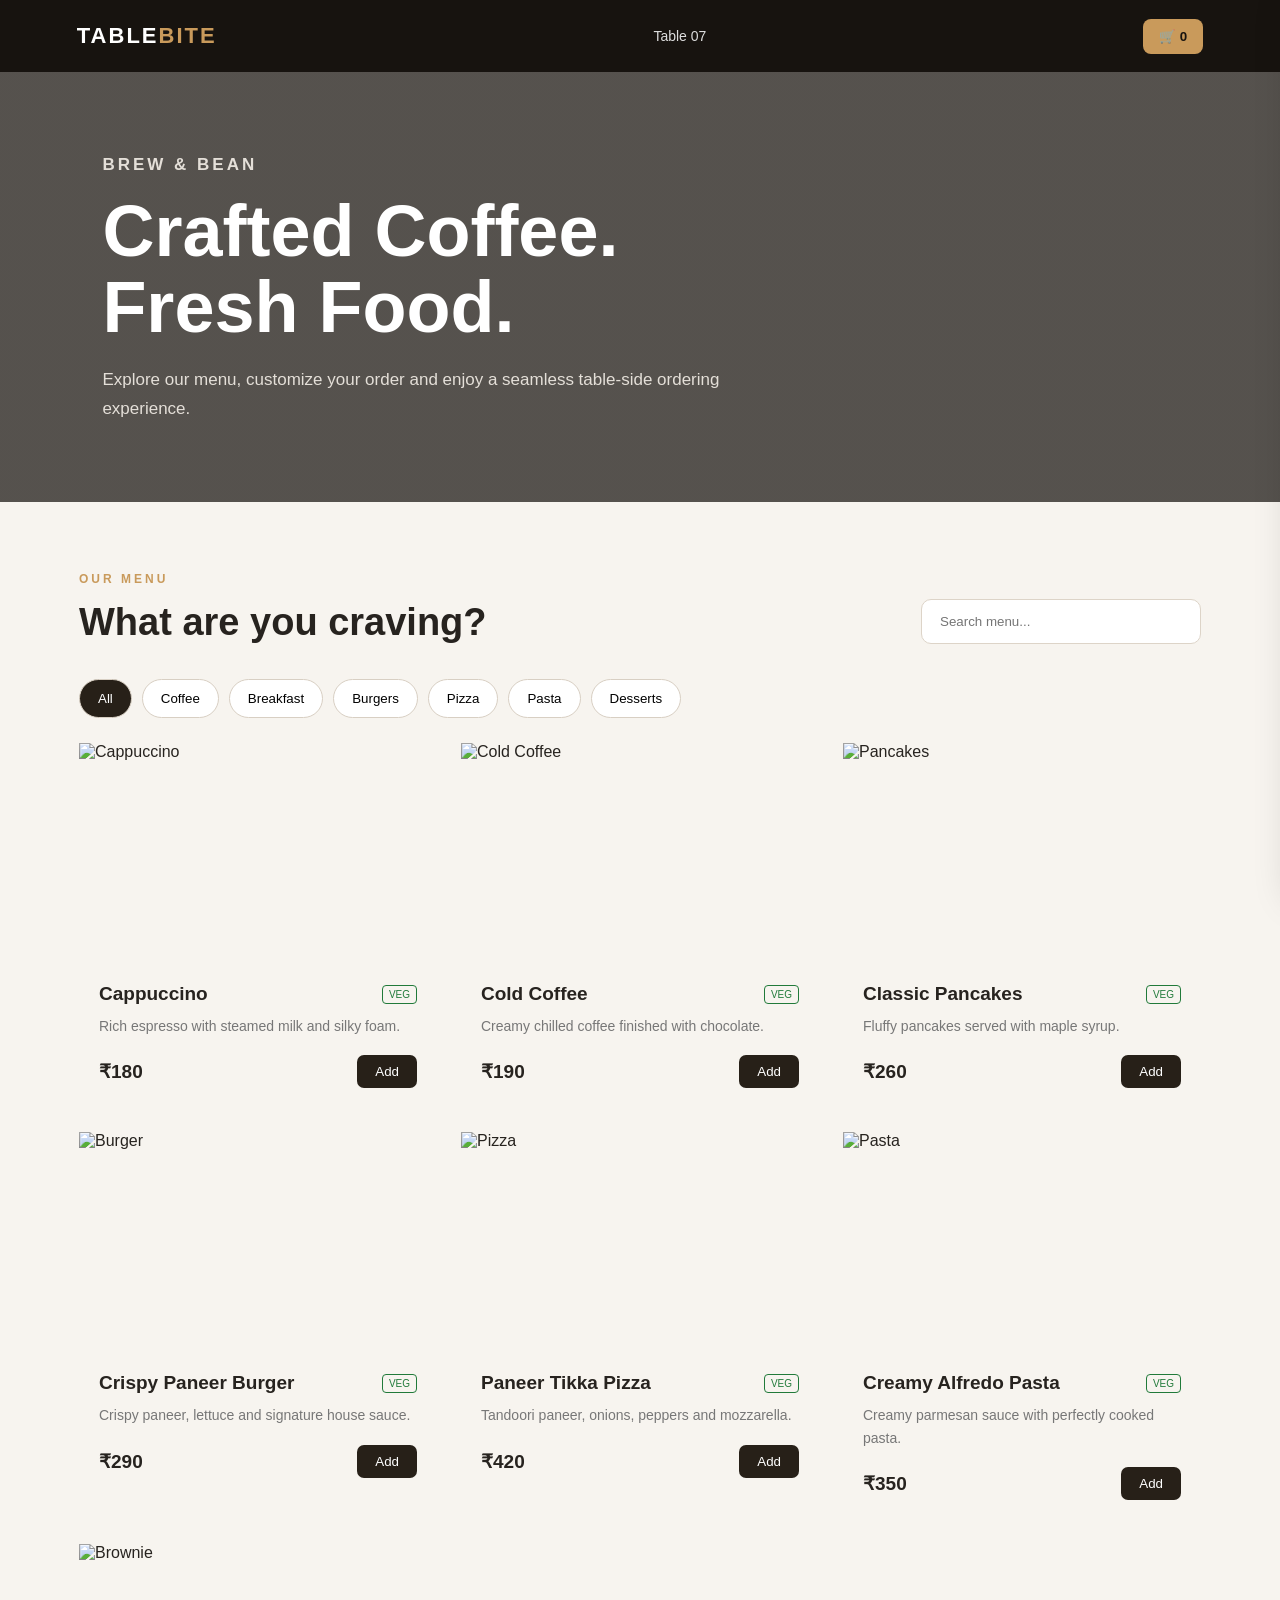
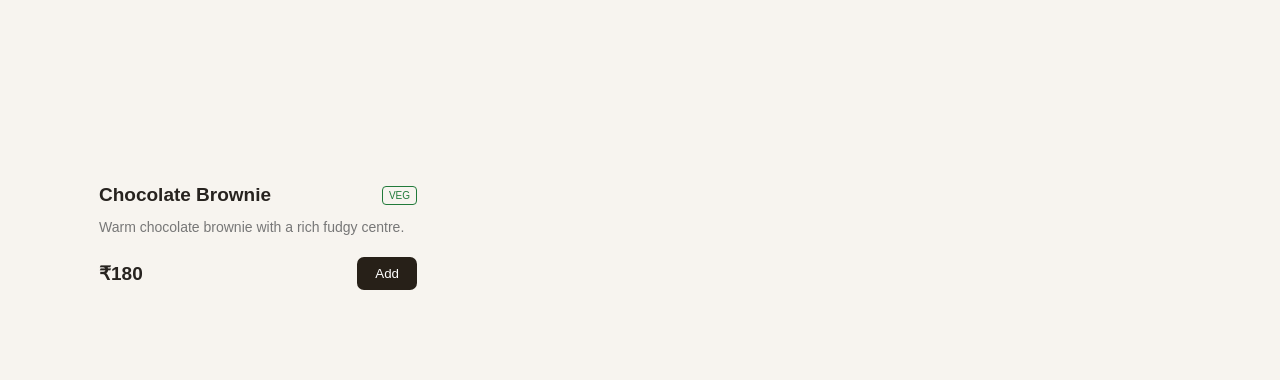
==== index.html @ 59cb0935 "Add files via upload" ====
<!DOCTYPE html>
<html lang="en">
<head>
    <meta charset="UTF-8">
    <meta name="viewport" content="width=device-width, initial-scale=1.0">

    <title>TABLEBITE | Smart Cafe Ordering</title>

    <link rel="stylesheet" href="style.css">
</head>

<body>

    <header class="navbar">

        <div class="logo">
            TABLE<span>BITE</span>
        </div>

        <div class="table-info">
            Table 07
        </div>

        <button class="cart-btn" onclick="openCart()">
            🛒 <span id="cartCount">0</span>
        </button>

    </header>


    <main>

        <section class="hero">

            <div class="hero-content">

                <p class="eyebrow">BREW & BEAN</p>

                <h1>
                    Crafted Coffee.<br>
                    Fresh Food.
                </h1>

                <p>
                    Explore our menu, customize your order and enjoy
                    a seamless table-side ordering experience.
                </p>

            </div>

        </section>


        <section class="menu-section">

            <div class="section-heading">

                <div>
                    <p class="small-heading">OUR MENU</p>
                    <h2>What are you craving?</h2>
                </div>

                <input
                    type="text"
                    id="searchInput"
                    placeholder="Search menu..."
                    onkeyup="searchMenu()"
                >

            </div>


            <div class="categories">

                <button class="category active" onclick="filterMenu('all')">
                    All
                </button>

                <button class="category" onclick="filterMenu('coffee')">
                    Coffee
                </button>

                <button class="category" onclick="filterMenu('breakfast')">
                    Breakfast
                </button>

                <button class="category" onclick="filterMenu('burger')">
                    Burgers
                </button>

                <button class="category" onclick="filterMenu('pizza')">
                    Pizza
                </button>

                <button class="category" onclick="filterMenu('pasta')">
                    Pasta
                </button>

                <button class="category" onclick="filterMenu('dessert')">
                    Desserts
                </button>

            </div>


            <div class="menu-grid" id="menuGrid">

                <!-- Coffee -->

                <div class="food-card" data-category="coffee">

                    <div class="food-image">
                        <img src="https://images.unsplash.com/photo-1509042239860-f550ce710b93?auto=format&fit=crop&w=800&q=80"
                             alt="Cappuccino">
                    </div>

                    <div class="food-content">

                        <div class="food-title">
                            <h3>Cappuccino</h3>
                            <span class="veg">VEG</span>
                        </div>

                        <p>
                            Rich espresso with steamed milk and silky foam.
                        </p>

                        <div class="food-bottom">

                            <strong>₹180</strong>

                            <button onclick="addToCart('Cappuccino',180)">
                                Add
                            </button>

                        </div>

                    </div>

                </div>


                <div class="food-card" data-category="coffee">

                    <div class="food-image">
                        <img src="https://images.unsplash.com/photo-1517701604599-bb29b565090c?auto=format&fit=crop&w=800&q=80"
     alt="Cold Coffee">
                    </div>

                    <div class="food-content">

                        <div class="food-title">
                            <h3>Cold Coffee</h3>
                            <span class="veg">VEG</span>
                        </div>

                        <p>
                            Creamy chilled coffee finished with chocolate.
                        </p>

                        <div class="food-bottom">

                            <strong>₹190</strong>

                            <button onclick="addToCart('Cold Coffee',190)">
                                Add
                            </button>

                        </div>

                    </div>

                </div>


                <!-- Breakfast -->

                <div class="food-card" data-category="breakfast">

                    <div class="food-image">
                        <img src="https://images.unsplash.com/photo-1528207776546-365bb710ee93?auto=format&fit=crop&w=800&q=80"
                             alt="Pancakes">
                    </div>

                    <div class="food-content">

                        <div class="food-title">
                            <h3>Classic Pancakes</h3>
                            <span class="veg">VEG</span>
                        </div>

                        <p>
                            Fluffy pancakes served with maple syrup.
                        </p>

                        <div class="food-bottom">

                            <strong>₹260</strong>

                            <button onclick="addToCart('Classic Pancakes',260)">
                                Add
                            </button>

                        </div>

                    </div>

                </div>


                <!-- Burger -->

                <div class="food-card" data-category="burger">

                    <div class="food-image">
                        <img src="https://images.unsplash.com/photo-1568901346375-23c9450c58cd?auto=format&fit=crop&w=800&q=80"
                             alt="Burger">
                    </div>

                    <div class="food-content">

                        <div class="food-title">
                            <h3>Crispy Paneer Burger</h3>
                            <span class="veg">VEG</span>
                        </div>

                        <p>
                            Crispy paneer, lettuce and signature house sauce.
                        </p>

                        <div class="food-bottom">

                            <strong>₹290</strong>

                            <button onclick="addToCart('Crispy Paneer Burger',290)">
                                Add
                            </button>

                        </div>

                    </div>

                </div>


                <!-- Pizza -->

                <div class="food-card" data-category="pizza">

                    <div class="food-image">
                        <img src="https://images.unsplash.com/photo-1574071318508-1cdbab80d002?auto=format&fit=crop&w=800&q=80"
                             alt="Pizza">
                    </div>

                    <div class="food-content">

                        <div class="food-title">
                            <h3>Paneer Tikka Pizza</h3>
                            <span class="veg">VEG</span>
                        </div>

                        <p>
                            Tandoori paneer, onions, peppers and mozzarella.
                        </p>

                        <div class="food-bottom">

                            <strong>₹420</strong>

                            <button onclick="addToCart('Paneer Tikka Pizza',420)">
                                Add
                            </button>

                        </div>

                    </div>

                </div>


                <!-- Pasta -->

                <div class="food-card" data-category="pasta">

                    <div class="food-image">
                        <img src="https://images.unsplash.com/photo-1473093295043-cdd812d0e601?auto=format&fit=crop&w=800&q=80"
                             alt="Pasta">
                    </div>

                    <div class="food-content">

                        <div class="food-title">
                            <h3>Creamy Alfredo Pasta</h3>
                            <span class="veg">VEG</span>
                        </div>

                        <p>
                            Creamy parmesan sauce with perfectly cooked pasta.
                        </p>

                        <div class="food-bottom">

                            <strong>₹350</strong>

                            <button onclick="addToCart('Creamy Alfredo Pasta',350)">
                                Add
                            </button>

                        </div>

                    </div>

                </div>


                <!-- Dessert -->

                <div class="food-card" data-category="dessert">

                    <div class="food-image">
                        <img src="https://images.unsplash.com/photo-1606313564200-e75d5e30476c?auto=format&fit=crop&w=800&q=80"
                             alt="Brownie">
                    </div>

                    <div class="food-content">

                        <div class="food-title">
                            <h3>Chocolate Brownie</h3>
                            <span class="veg">VEG</span>
                        </div>

                        <p>
                            Warm chocolate brownie with a rich fudgy centre.
                        </p>

                        <div class="food-bottom">

                            <strong>₹180</strong>

                            <button onclick="addToCart('Chocolate Brownie',180)">
                                Add
                            </button>

                        </div>

                    </div>

                </div>

            </div>

        </section>

    </main>


    <div class="cart-panel" id="cartPanel">

        <div class="cart-header">

            <h2>Your Order</h2>

            <button onclick="closeCart()">✕</button>

        </div>

        <div id="cartItems"></div>

        <div class="cart-total">

            <span>Total</span>

            <strong>₹<span id="cartTotal">0</span></strong>

        </div>

        <button class="checkout-btn" onclick="placeOrder()">
            Place Order
        </button>

    </div>


    <script src="script.js"></script>

</body>
</html>
---- style.css ----
* {
    margin: 0;
    padding: 0;
    box-sizing: border-box;
}

body {
    font-family: Arial, sans-serif;
    background: #f7f4ef;
    color: #27231f;
}

.navbar {
    height: 72px;
    padding: 0 6%;
    display: flex;
    align-items: center;
    justify-content: space-between;
    background: #17130f;
    color: white;
    position: sticky;
    top: 0;
    z-index: 100;
}

.logo {
    font-size: 22px;
    font-weight: 800;
    letter-spacing: 2px;
}

.logo span {
    color: #c99a5b;
}

.table-info {
    font-size: 14px;
    color: #ddd;
}

.cart-btn {
    border: none;
    background: #c99a5b;
    color: #17130f;
    padding: 10px 16px;
    border-radius: 8px;
    cursor: pointer;
    font-weight: bold;
}

.hero {
    min-height: 430px;
    display: flex;
    align-items: center;
    padding: 70px 8%;
    background:
        linear-gradient(
            rgba(23,19,15,0.72),
            rgba(23,19,15,0.72)
        ),
        url("https://images.unsplash.com/photo-1445116572660-236099ec97a0?auto=format&fit=crop&w=1600&q=80")
        center/cover;
    color: white;
}

.hero-content {
    max-width: 650px;
}

.eyebrow,
.small-heading {
    color: #c99a5b;
    font-size: 12px;
    letter-spacing: 3px;
    font-weight: bold;
    margin-bottom: 15px;
}

.hero h1 {
    font-size: clamp(42px, 6vw, 72px);
    line-height: 1.05;
    margin-bottom: 20px;
}

.hero p {
    font-size: 17px;
    line-height: 1.7;
    color: #e4dfd8;
}

.menu-section {
    max-width: 1250px;
    margin: auto;
    padding: 70px 5%;
}

.section-heading {
    display: flex;
    justify-content: space-between;
    align-items: end;
    gap: 30px;
    margin-bottom: 35px;
}

.section-heading h2 {
    font-size: 38px;
}

#searchInput {
    width: 280px;
    padding: 14px 18px;
    border: 1px solid #ddd4c8;
    border-radius: 10px;
    background: white;
    outline: none;
}

.categories {
    display: flex;
    gap: 10px;
    overflow-x: auto;
    padding-bottom: 25px;
}

.category {
    border: 1px solid #d8cfc3;
    background: white;
    padding: 11px 18px;
    border-radius: 30px;
    cursor: pointer;
    white-space: nowrap;
}

.category.active,
.category:hover {
    background: #272018;
    color: white;
}

.menu-grid {
    display: grid;
    grid-template-columns: repeat(3, 1fr);
    gap: 24px;
}

.food-card img {
    width: 100%;
    height: 200px;
    object-fit: cover;
    display: block;
}

.food-card:hover {
    transform: translateY(-4px);
    box-shadow: 0 15px 35px rgba(40,30,20,0.10);
}

.food-image {
    height: 220px;
    overflow: hidden;
}

.food-image img {
    width: 100%;
    height: 100%;
    object-fit: cover;
    transition: 0.3s;
}

.food-card:hover img {
    transform: scale(1.04);
}

.food-content {
    padding: 20px;
}

.food-title {
    display: flex;
    justify-content: space-between;
    gap: 10px;
    align-items: center;
}

.food-title h3 {
    font-size: 19px;
}

.veg {
    font-size: 10px;
    color: #217a3a;
    border: 1px solid #217a3a;
    padding: 3px 6px;
    border-radius: 4px;
}

.food-content p {
    color: #777;
    font-size: 14px;
    line-height: 1.6;
    margin: 10px 0 18px;
}

.food-bottom {
    display: flex;
    justify-content: space-between;
    align-items: center;
}

.food-bottom strong {
    font-size: 19px;
}

.food-bottom button {
    background: #272018;
    color: white;
    border: none;
    padding: 9px 18px;
    border-radius: 7px;
    cursor: pointer;
}

.cart-panel {
    position: fixed;
    right: -420px;
    top: 0;
    width: 400px;
    max-width: 100%;
    height: 100vh;
    background: white;
    z-index: 500;
    padding: 25px;
    box-shadow: -10px 0 35px rgba(0,0,0,0.15);
    transition: 0.3s;
}

.cart-panel.open {
    right: 0;
}

.cart-header {
    display: flex;
    justify-content: space-between;
    margin-bottom: 25px;
}

.cart-header button {
    border: none;
    background: transparent;
    font-size: 22px;
    cursor: pointer;
}

.cart-item {
    display: flex;
    justify-content: space-between;
    border-bottom: 1px solid #eee;
    padding: 15px 0;
}

.cart-total {
    display: flex;
    justify-content: space-between;
    margin-top: 25px;
    font-size: 20px;
}

.checkout-btn {
    width: 100%;
    margin-top: 25px;
    padding: 15px;
    border: none;
    border-radius: 8px;
    background: #272018;
    color: white;
    cursor: pointer;
    font-weight: bold;
}

@media (max-width: 900px) {

    .menu-grid {
        grid-template-columns: repeat(2, 1fr);
    }

}

@media (max-width: 650px) {

    .navbar {
        padding: 0 20px;
    }

    .hero {
        min-height: 390px;
        padding: 50px 25px;
    }

    .section-heading {
        flex-direction: column;
        align-items: stretch;
    }

    #searchInput {
        width: 100%;
    }

    .menu-grid {
        grid-template-columns: 1fr;
    }

    .food-image {
        height: 230px;
    }

}
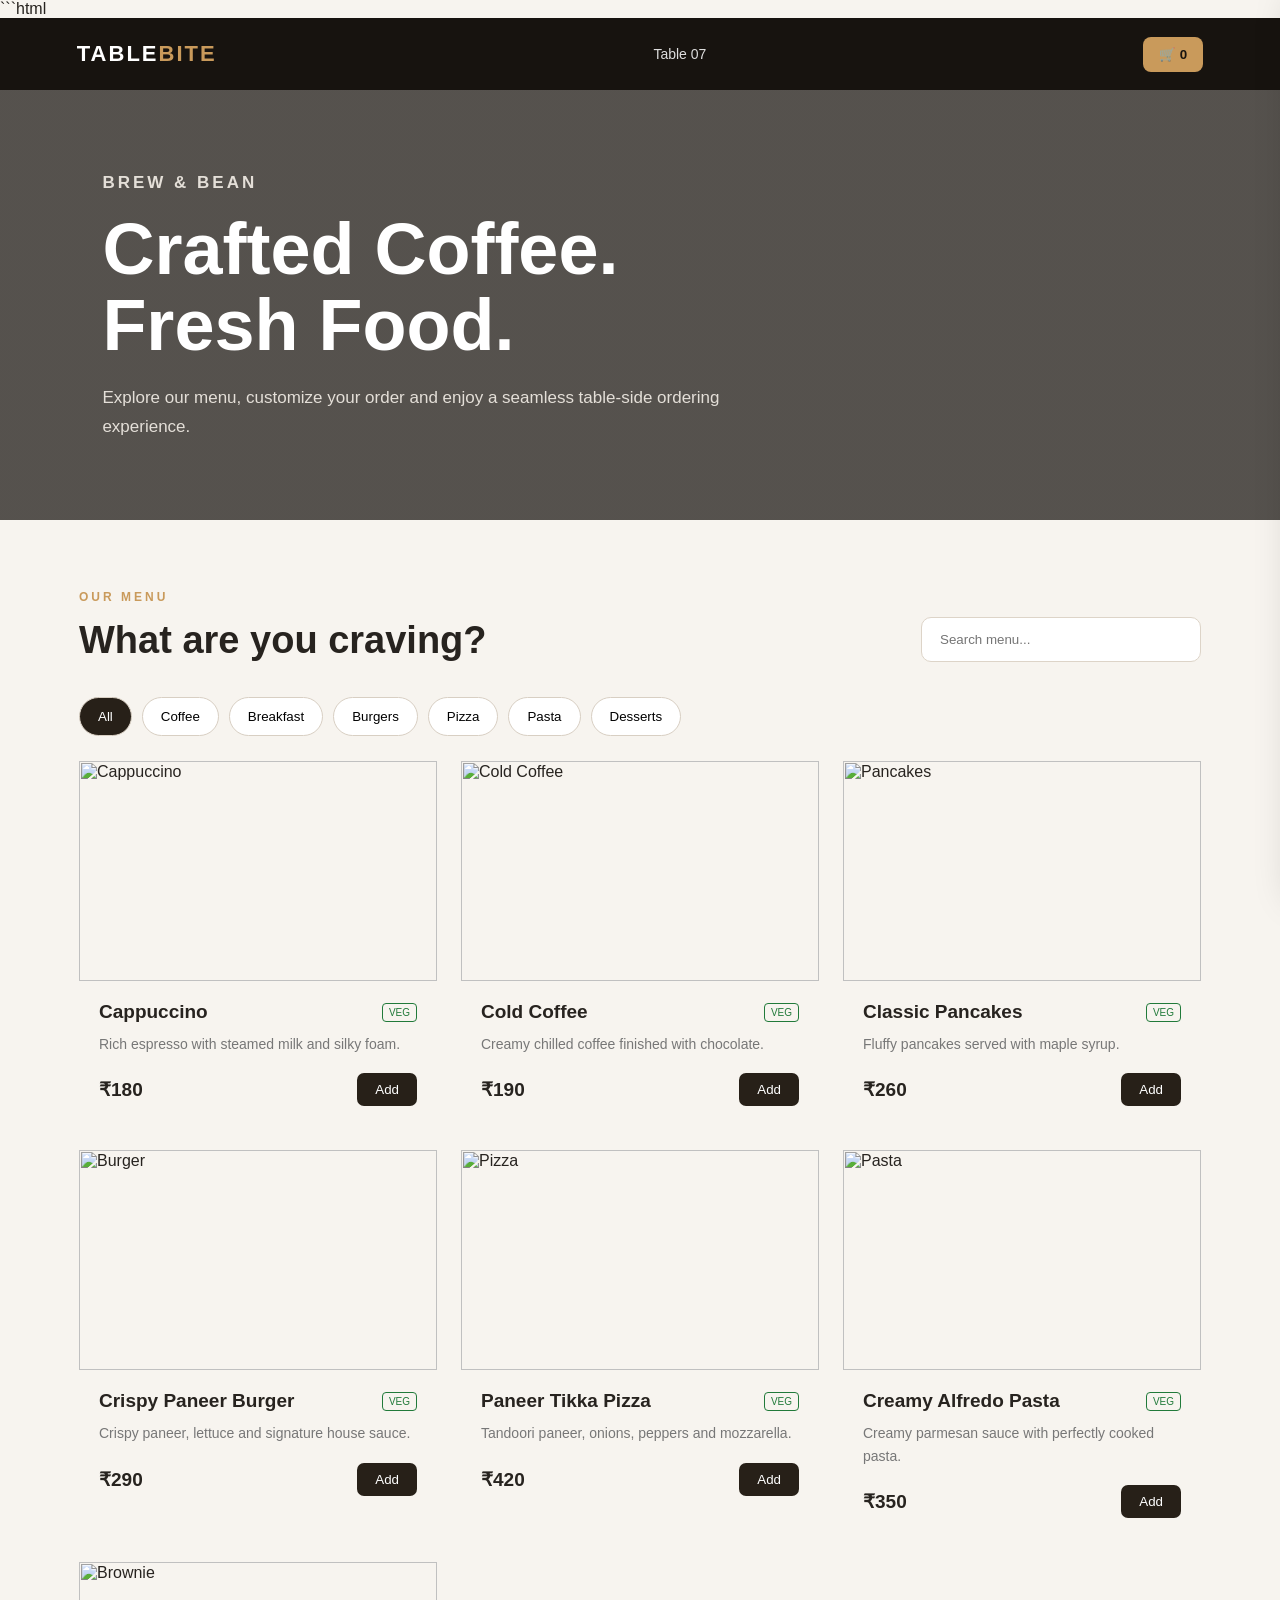
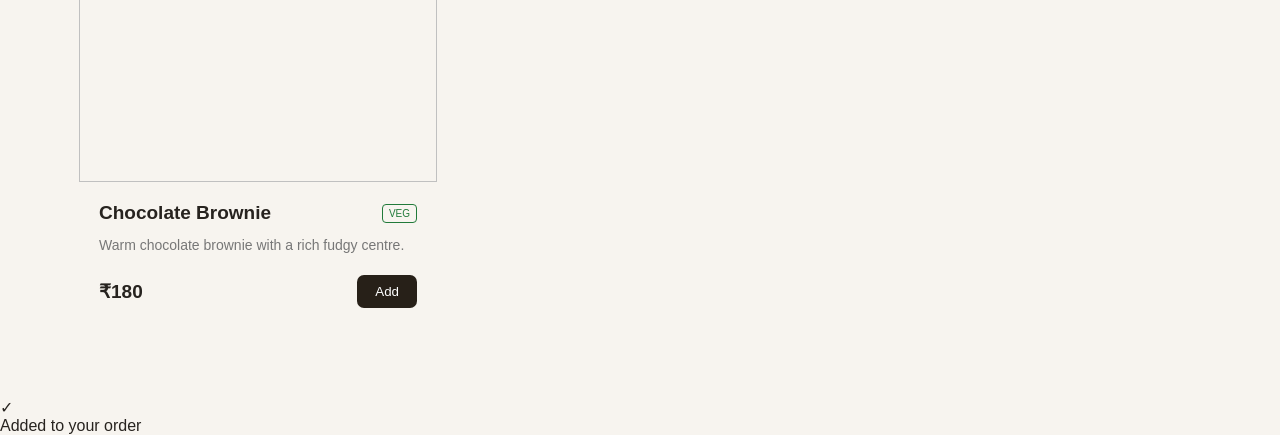
==== commit b5630288: "Update index.html" ====
--- a/index.html
+++ b/index.html
@@ -1,3 +1,4 @@
+```html
 <!DOCTYPE html>
 <html lang="en">
 <head>
@@ -105,20 +106,32 @@
 
             <div class="menu-grid" id="menuGrid">
 
-                <!-- Coffee -->
+
+                <!-- =========================
+                     COFFEE
+                ========================== -->
 
                 <div class="food-card" data-category="coffee">
 
                     <div class="food-image">
-                        <img src="https://images.unsplash.com/photo-1509042239860-f550ce710b93?auto=format&fit=crop&w=800&q=80"
-                             alt="Cappuccino">
-                    </div>
-
-                    <div class="food-content">
-
-                        <div class="food-title">
+
+                        <img
+                            src="https://images.unsplash.com/photo-1509042239860-f550ce710b93?auto=format&fit=crop&w=800&q=80"
+                            alt="Cappuccino"
+                        >
+
+                    </div>
+
+                    <div class="food-content">
+
+                        <div class="food-title">
+
                             <h3>Cappuccino</h3>
-                            <span class="veg">VEG</span>
+
+                            <span class="veg">
+                                VEG
+                            </span>
+
                         </div>
 
                         <p>
@@ -127,31 +140,45 @@
 
                         <div class="food-bottom">
 
-                            <strong>₹180</strong>
-
-                            <button onclick="addToCart('Cappuccino',180)">
-                                Add
-                            </button>
-
-                        </div>
-
-                    </div>
-
-                </div>
+                            <strong>
+                                ₹180
+                            </strong>
+
+                            <button
+                                onclick="addToCart('Cappuccino',180)"
+                            >
+                                Add
+                            </button>
+
+                        </div>
+
+                    </div>
+
+                </div>
+
 
 
                 <div class="food-card" data-category="coffee">
 
                     <div class="food-image">
-                        <img src="https://images.unsplash.com/photo-1517701604599-bb29b565090c?auto=format&fit=crop&w=800&q=80"
-     alt="Cold Coffee">
-                    </div>
-
-                    <div class="food-content">
-
-                        <div class="food-title">
+
+                        <img
+                            src="https://images.unsplash.com/photo-1517701604599-bb29b565090c?auto=format&fit=crop&w=800&q=80"
+                            alt="Cold Coffee"
+                        >
+
+                    </div>
+
+                    <div class="food-content">
+
+                        <div class="food-title">
+
                             <h3>Cold Coffee</h3>
-                            <span class="veg">VEG</span>
+
+                            <span class="veg">
+                                VEG
+                            </span>
+
                         </div>
 
                         <p>
@@ -160,33 +187,49 @@
 
                         <div class="food-bottom">
 
-                            <strong>₹190</strong>
-
-                            <button onclick="addToCart('Cold Coffee',190)">
-                                Add
-                            </button>
-
-                        </div>
-
-                    </div>
-
-                </div>
-
-
-                <!-- Breakfast -->
+                            <strong>
+                                ₹190
+                            </strong>
+
+                            <button
+                                onclick="addToCart('Cold Coffee',190)"
+                            >
+                                Add
+                            </button>
+
+                        </div>
+
+                    </div>
+
+                </div>
+
+
+
+                <!-- =========================
+                     BREAKFAST
+                ========================== -->
 
                 <div class="food-card" data-category="breakfast">
 
                     <div class="food-image">
-                        <img src="https://images.unsplash.com/photo-1528207776546-365bb710ee93?auto=format&fit=crop&w=800&q=80"
-                             alt="Pancakes">
-                    </div>
-
-                    <div class="food-content">
-
-                        <div class="food-title">
+
+                        <img
+                            src="https://images.unsplash.com/photo-1528207776546-365bb710ee93?auto=format&fit=crop&w=800&q=80"
+                            alt="Pancakes"
+                        >
+
+                    </div>
+
+                    <div class="food-content">
+
+                        <div class="food-title">
+
                             <h3>Classic Pancakes</h3>
-                            <span class="veg">VEG</span>
+
+                            <span class="veg">
+                                VEG
+                            </span>
+
                         </div>
 
                         <p>
@@ -195,33 +238,49 @@
 
                         <div class="food-bottom">
 
-                            <strong>₹260</strong>
-
-                            <button onclick="addToCart('Classic Pancakes',260)">
-                                Add
-                            </button>
-
-                        </div>
-
-                    </div>
-
-                </div>
-
-
-                <!-- Burger -->
+                            <strong>
+                                ₹260
+                            </strong>
+
+                            <button
+                                onclick="addToCart('Classic Pancakes',260)"
+                            >
+                                Add
+                            </button>
+
+                        </div>
+
+                    </div>
+
+                </div>
+
+
+
+                <!-- =========================
+                     BURGER
+                ========================== -->
 
                 <div class="food-card" data-category="burger">
 
                     <div class="food-image">
-                        <img src="https://images.unsplash.com/photo-1568901346375-23c9450c58cd?auto=format&fit=crop&w=800&q=80"
-                             alt="Burger">
-                    </div>
-
-                    <div class="food-content">
-
-                        <div class="food-title">
+
+                        <img
+                            src="https://images.unsplash.com/photo-1568901346375-23c9450c58cd?auto=format&fit=crop&w=800&q=80"
+                            alt="Burger"
+                        >
+
+                    </div>
+
+                    <div class="food-content">
+
+                        <div class="food-title">
+
                             <h3>Crispy Paneer Burger</h3>
-                            <span class="veg">VEG</span>
+
+                            <span class="veg">
+                                VEG
+                            </span>
+
                         </div>
 
                         <p>
@@ -230,33 +289,49 @@
 
                         <div class="food-bottom">
 
-                            <strong>₹290</strong>
-
-                            <button onclick="addToCart('Crispy Paneer Burger',290)">
-                                Add
-                            </button>
-
-                        </div>
-
-                    </div>
-
-                </div>
-
-
-                <!-- Pizza -->
+                            <strong>
+                                ₹290
+                            </strong>
+
+                            <button
+                                onclick="addToCart('Crispy Paneer Burger',290)"
+                            >
+                                Add
+                            </button>
+
+                        </div>
+
+                    </div>
+
+                </div>
+
+
+
+                <!-- =========================
+                     PIZZA
+                ========================== -->
 
                 <div class="food-card" data-category="pizza">
 
                     <div class="food-image">
-                        <img src="https://images.unsplash.com/photo-1574071318508-1cdbab80d002?auto=format&fit=crop&w=800&q=80"
-                             alt="Pizza">
-                    </div>
-
-                    <div class="food-content">
-
-                        <div class="food-title">
+
+                        <img
+                            src="https://images.unsplash.com/photo-1574071318508-1cdbab80d002?auto=format&fit=crop&w=800&q=80"
+                            alt="Pizza"
+                        >
+
+                    </div>
+
+                    <div class="food-content">
+
+                        <div class="food-title">
+
                             <h3>Paneer Tikka Pizza</h3>
-                            <span class="veg">VEG</span>
+
+                            <span class="veg">
+                                VEG
+                            </span>
+
                         </div>
 
                         <p>
@@ -265,33 +340,49 @@
 
                         <div class="food-bottom">
 
-                            <strong>₹420</strong>
-
-                            <button onclick="addToCart('Paneer Tikka Pizza',420)">
-                                Add
-                            </button>
-
-                        </div>
-
-                    </div>
-
-                </div>
-
-
-                <!-- Pasta -->
+                            <strong>
+                                ₹420
+                            </strong>
+
+                            <button
+                                onclick="addToCart('Paneer Tikka Pizza',420)"
+                            >
+                                Add
+                            </button>
+
+                        </div>
+
+                    </div>
+
+                </div>
+
+
+
+                <!-- =========================
+                     PASTA
+                ========================== -->
 
                 <div class="food-card" data-category="pasta">
 
                     <div class="food-image">
-                        <img src="https://images.unsplash.com/photo-1473093295043-cdd812d0e601?auto=format&fit=crop&w=800&q=80"
-                             alt="Pasta">
-                    </div>
-
-                    <div class="food-content">
-
-                        <div class="food-title">
+
+                        <img
+                            src="https://images.unsplash.com/photo-1473093295043-cdd812d0e601?auto=format&fit=crop&w=800&q=80"
+                            alt="Pasta"
+                        >
+
+                    </div>
+
+                    <div class="food-content">
+
+                        <div class="food-title">
+
                             <h3>Creamy Alfredo Pasta</h3>
-                            <span class="veg">VEG</span>
+
+                            <span class="veg">
+                                VEG
+                            </span>
+
                         </div>
 
                         <p>
@@ -300,33 +391,49 @@
 
                         <div class="food-bottom">
 
-                            <strong>₹350</strong>
-
-                            <button onclick="addToCart('Creamy Alfredo Pasta',350)">
-                                Add
-                            </button>
-
-                        </div>
-
-                    </div>
-
-                </div>
-
-
-                <!-- Dessert -->
+                            <strong>
+                                ₹350
+                            </strong>
+
+                            <button
+                                onclick="addToCart('Creamy Alfredo Pasta',350)"
+                            >
+                                Add
+                            </button>
+
+                        </div>
+
+                    </div>
+
+                </div>
+
+
+
+                <!-- =========================
+                     DESSERT
+                ========================== -->
 
                 <div class="food-card" data-category="dessert">
 
                     <div class="food-image">
-                        <img src="https://images.unsplash.com/photo-1606313564200-e75d5e30476c?auto=format&fit=crop&w=800&q=80"
-                             alt="Brownie">
-                    </div>
-
-                    <div class="food-content">
-
-                        <div class="food-title">
+
+                        <img
+                            src="https://images.unsplash.com/photo-1606313564200-e75d5e30476c?auto=format&fit=crop&w=800&q=80"
+                            alt="Brownie"
+                        >
+
+                    </div>
+
+                    <div class="food-content">
+
+                        <div class="food-title">
+
                             <h3>Chocolate Brownie</h3>
-                            <span class="veg">VEG</span>
+
+                            <span class="veg">
+                                VEG
+                            </span>
+
                         </div>
 
                         <p>
@@ -335,17 +442,22 @@
 
                         <div class="food-bottom">
 
-                            <strong>₹180</strong>
-
-                            <button onclick="addToCart('Chocolate Brownie',180)">
-                                Add
-                            </button>
-
-                        </div>
-
-                    </div>
-
-                </div>
+                            <strong>
+                                ₹180
+                            </strong>
+
+                            <button
+                                onclick="addToCart('Chocolate Brownie',180)"
+                            >
+                                Add
+                            </button>
+
+                        </div>
+
+                    </div>
+
+                </div>
+
 
             </div>
 
@@ -354,34 +466,83 @@
     </main>
 
 
+
+    <!-- =========================
+         CART PANEL
+    ========================== -->
+
     <div class="cart-panel" id="cartPanel">
 
         <div class="cart-header">
 
-            <h2>Your Order</h2>
-
-            <button onclick="closeCart()">✕</button>
+            <h2>
+                Your Order
+            </h2>
+
+            <button onclick="closeCart()">
+                ✕
+            </button>
 
         </div>
 
+
         <div id="cartItems"></div>
 
+
         <div class="cart-total">
 
-            <span>Total</span>
-
-            <strong>₹<span id="cartTotal">0</span></strong>
+            <span>
+                Total
+            </span>
+
+            <strong>
+                ₹<span id="cartTotal">0</span>
+            </strong>
 
         </div>
 
-        <button class="checkout-btn" onclick="placeOrder()">
+
+        <button
+            class="checkout-btn"
+            onclick="placeOrder()"
+        >
             Place Order
         </button>
 
     </div>
 
 
+
+    <!-- =========================
+         ADD TO CART NOTIFICATION
+    ========================== -->
+
+    <div
+        id="toastNotification"
+        class="toast-notification"
+    >
+
+        <div class="toast-icon">
+            ✓
+        </div>
+
+        <div class="toast-content">
+
+            <strong id="toastMessage"></strong>
+
+            <span>
+                Added to your order
+            </span>
+
+        </div>
+
+    </div>
+
+
+
     <script src="script.js"></script>
 
 </body>
-</html>+
+</html>
+
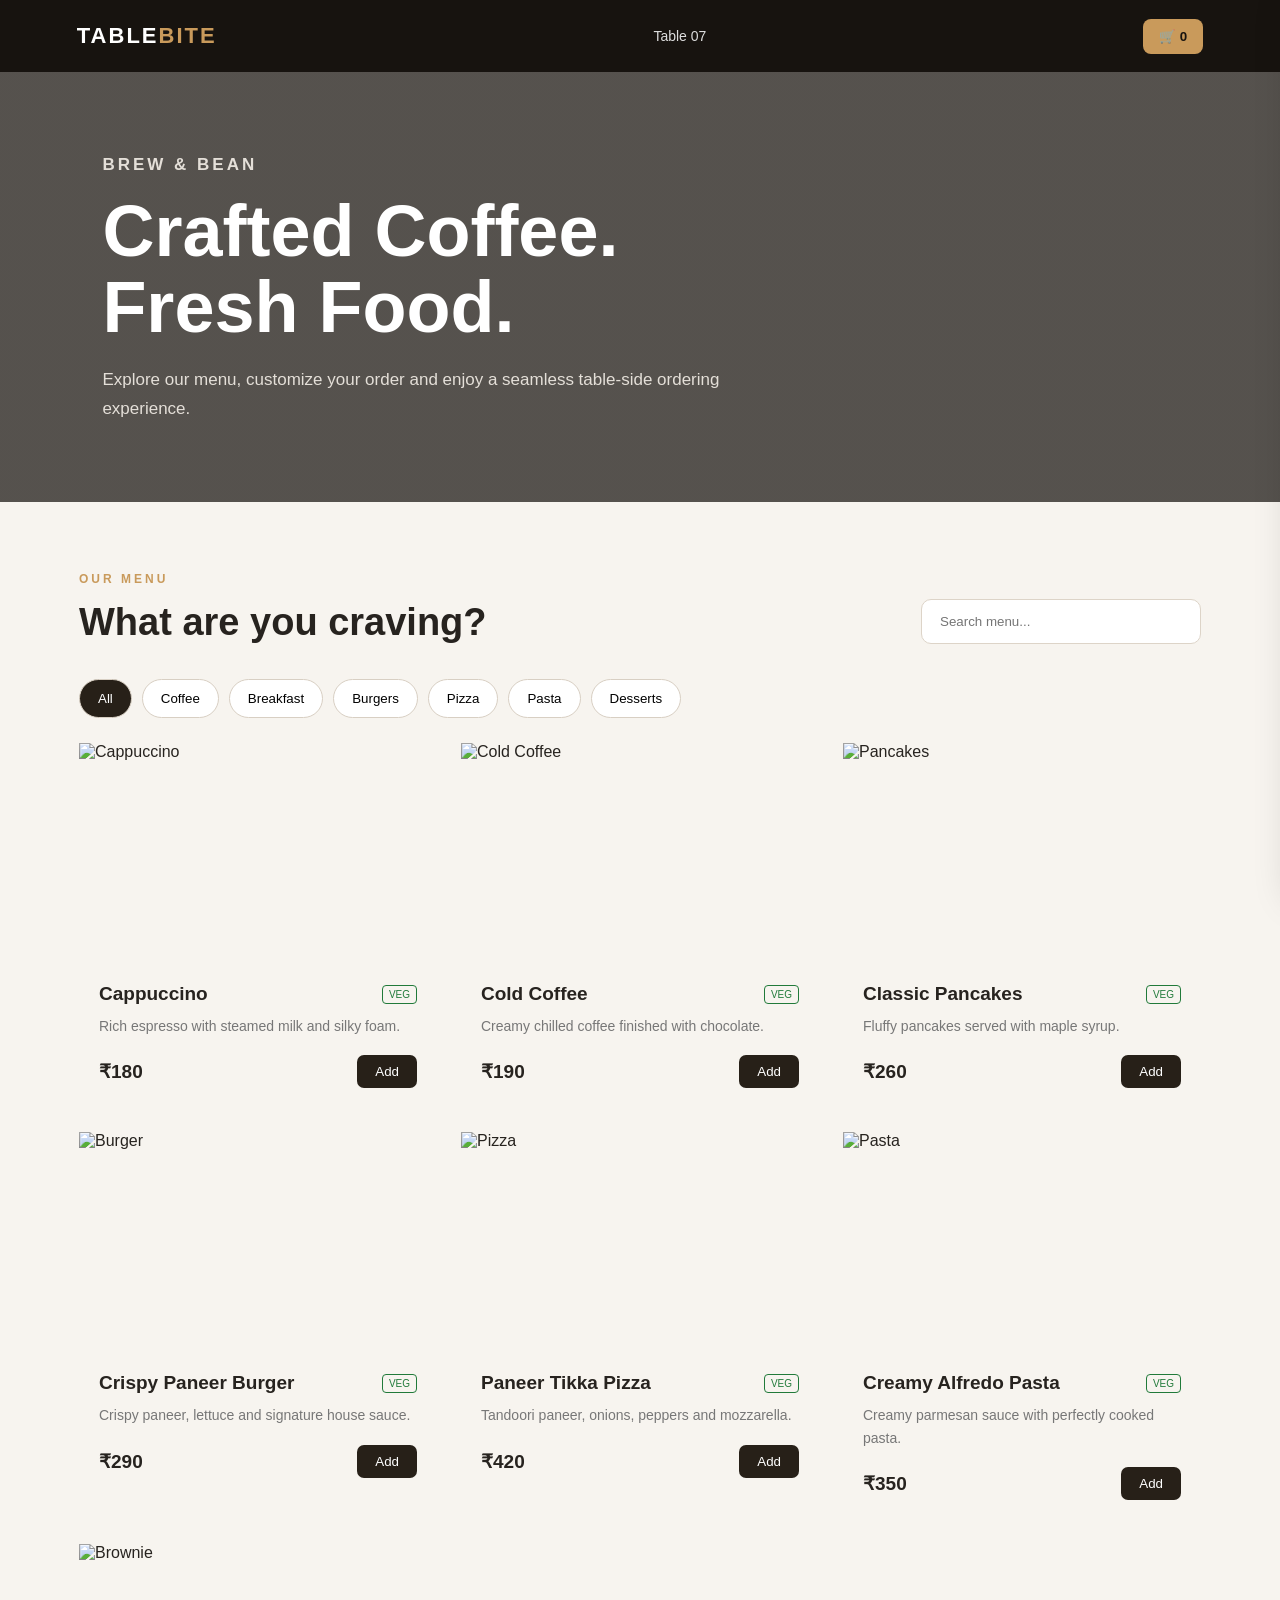
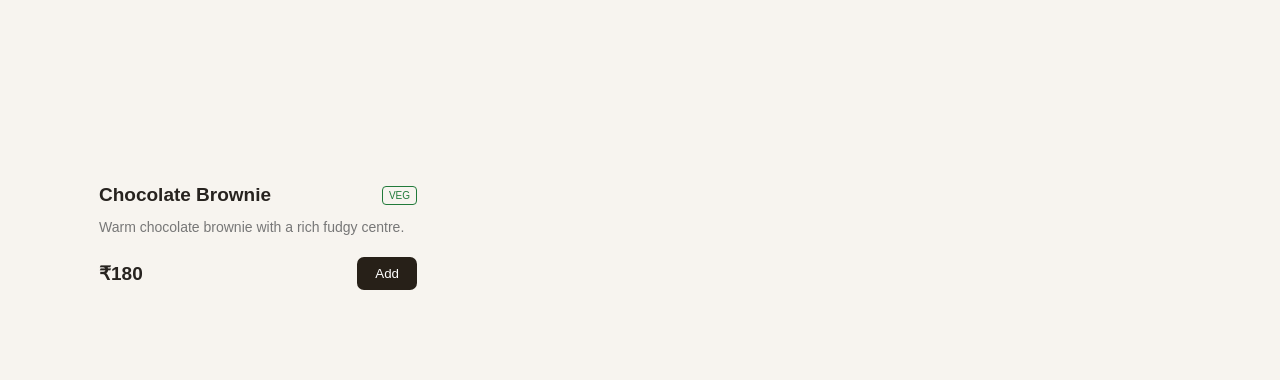
==== commit 790f018d: "Update index.html" ====
--- a/index.html
+++ b/index.html
@@ -1,4 +1,3 @@
-```html
 <!DOCTYPE html>
 <html lang="en">
 <head>
--- a/style.css
+++ b/style.css
@@ -1,3 +1,4 @@
+
 * {
     margin: 0;
     padding: 0;
@@ -313,4 +314,82 @@
         height: 230px;
     }
 
-}+}
+/* =========================
+   ADD TO CART NOTIFICATION
+========================= */
+
+.toast-notification {
+    position: fixed;
+    top: 50%;
+    left: 50%;
+    transform: translate(-50%, -50%) scale(0.9);
+
+    width: 85%;
+    max-width: 340px;
+
+    background: rgba(255, 255, 255, 0.97);
+
+    border-radius: 18px;
+
+    padding: 20px;
+
+    display: flex;
+    align-items: center;
+    gap: 14px;
+
+    box-shadow:
+        0 15px 40px rgba(0, 0, 0, 0.18);
+
+    opacity: 0;
+    visibility: hidden;
+
+    transition:
+        opacity 0.25s ease,
+        transform 0.25s ease;
+
+    z-index: 9999;
+}
+
+.toast-notification.show {
+    opacity: 1;
+    visibility: visible;
+
+    transform:
+        translate(-50%, -50%) scale(1);
+}
+
+.toast-icon {
+    width: 42px;
+    height: 42px;
+
+    border-radius: 50%;
+
+    background: #0077b6;
+    color: white;
+
+    display: flex;
+    align-items: center;
+    justify-content: center;
+
+    font-size: 22px;
+    font-weight: bold;
+
+    flex-shrink: 0;
+}
+
+.toast-content {
+    display: flex;
+    flex-direction: column;
+    gap: 4px;
+}
+
+.toast-content strong {
+    font-size: 16px;
+    color: #222;
+}
+
+.toast-content span {
+    font-size: 13px;
+    color: #777;
+}
